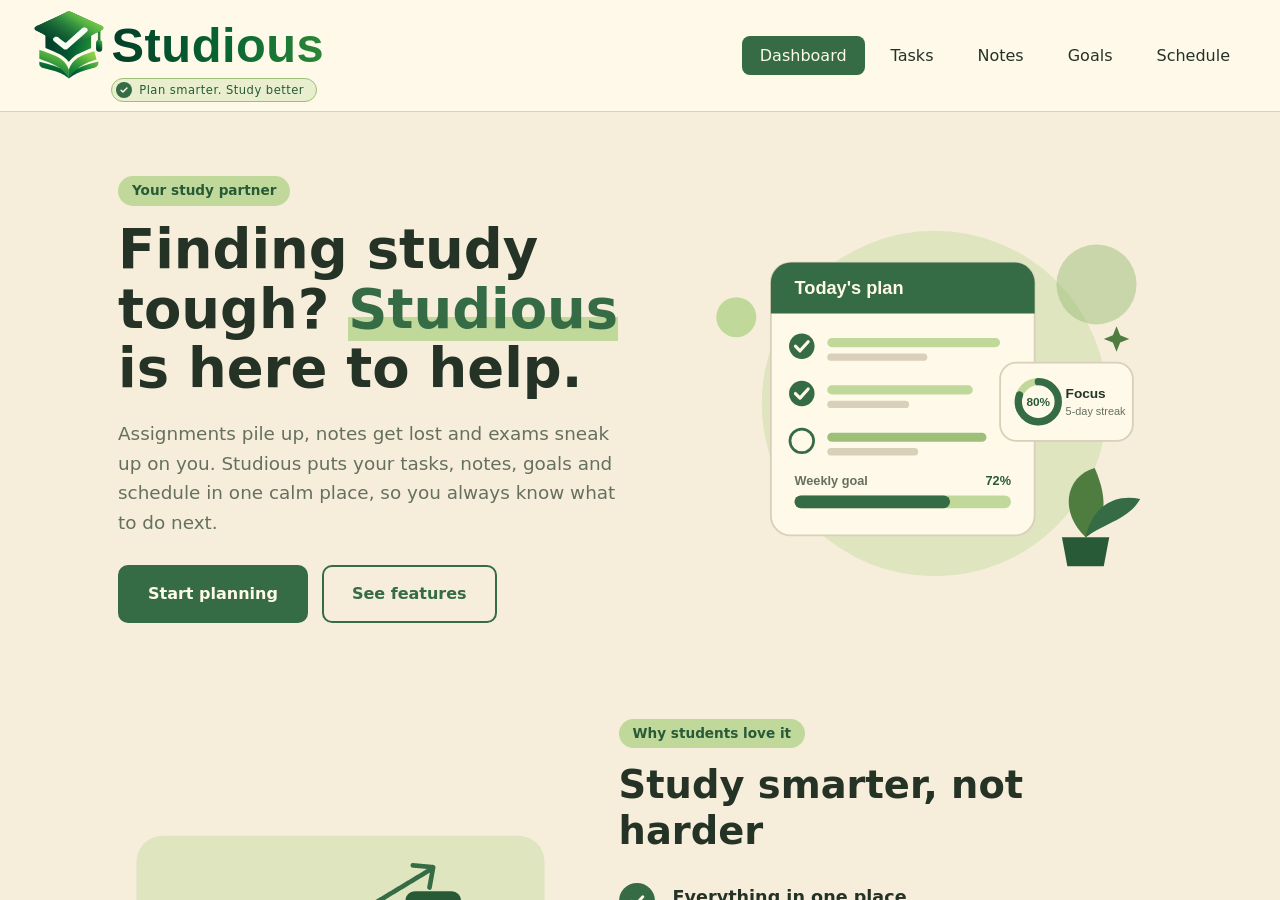
==== index.html @ 3cb33097 "Add homepage for deployment" ====
<!DOCTYPE html>
<html lang="en">
<head>
    <meta charset="UTF-8">
    <meta name="viewport" content="width=device-width, initial-scale=1.0">
    <title>Studious</title>
    <link rel="stylesheet" href="CSS/studious.css">
</head>
<body>
  
  <header class="navbar">
  <a href="home.html" target="content" class="navbar__brand" style="text-decoration: none; color: inherit;">
  <img src="icons/logo.svg" alt="Study Manager logo" class="navbar__logo">
  <p class="description">Plan smarter. Study better</p>
</a>

    <button class="navbar__toggle" aria-label="Toggle menu" aria-expanded="false"
            onclick="this.setAttribute('aria-expanded', this.getAttribute('aria-expanded') === 'false'); document.querySelector('.navbar__links').classList.toggle('open')">
      <span></span><span></span><span></span>
    </button>

    <nav class="navbar__links">
      <a href="dashboard.html" target="content" class="active">Dashboard</a>
      <a href="task.html" target="content">Tasks</a>
      <a href="notes.html" target="content">Notes</a>
      <a href="goal.html" target="content">Goals</a>
      <a href="schedule.html" target="content">Schedule</a>
    </nav>
  </header>

  <!-- Pages open here -->
  <iframe name="content" class="content-frame" src="home.html" title="Studious pages"></iframe>

  <script>
    // highlight the clicked link and close the mobile menu
    const links = document.querySelectorAll('.navbar__links a');
    links.forEach(link => link.addEventListener('click', () => {
      links.forEach(l => l.classList.remove('active'));
      link.classList.add('active');
      document.querySelector('.navbar__links').classList.remove('open');
    }));
  </script>
</body>
</html>
---- CSS/studious.css ----
:root {
  --primary-green: #356B45;
  --strong-green: #285A38;
  --light-green: #9DBF78;
  --green-accent: #C0D99B;
  --cream-bg: #F6EEDB;
  --light-cream: #FFF9EA;
  --dark-text: #253326;
  --border: #D8D0B8;
}

* {
  margin: 0;
  padding: 0;
  box-sizing: border-box;
}

html,
body {
  height: 100%;
}

body {
  overflow: hidden;
  background: var(--cream-bg);
  font-family: system-ui, -apple-system, "Segoe UI", sans-serif;
}

.navbar {
  position: sticky;
  top: 0;
  z-index: 100;
  display: flex;
  align-items: center;
  justify-content: space-between;
  padding: 0 32px;
  height: 112px;
  background: var(--light-cream);
  border-bottom: 1px solid var(--border);
}

/* Logo with description under the "Studious" text */
.navbar__brand {
  --logo-h: 72px;               /* change this one value to resize the logo */
  display: flex;
  flex-direction: column;
  align-items: flex-start;
}

.navbar__logo {
  display: block;
  height: var(--logo-h);
  width: auto;
}

.description {
  display: inline-flex;
  align-items: center;
  gap: 7px;
  /* start under the "S" of Studious, with a clear gap below the text */
  margin-left: calc(var(--logo-h) * 1.1);
  margin-top: calc(var(--logo-h) * -0.04);
  padding: 3px 12px 3px 4px;
  background: rgba(192, 217, 155, 0.35);
  border: 1px solid var(--light-green);
  border-radius: 999px;
  color: var(--strong-green);
  font-size: 0.72rem;
  font-weight: 500;
  letter-spacing: 0.5px;
  white-space: nowrap;
}

/* Round green badge with a check mark, like the one in the logo */
.description::before {
  content: "";
  flex-shrink: 0;
  width: 16px;
  height: 16px;
  border-radius: 50%;
  background-color: var(--primary-green);
  background-repeat: no-repeat;
  background-position: center;
  background-size: 10px;
  background-image: url("data:image/svg+xml,%3Csvg xmlns='http://www.w3.org/2000/svg' viewBox='0 0 24 24' fill='none' stroke='%23FFF9EA' stroke-width='3.5' stroke-linecap='round' stroke-linejoin='round'%3E%3Cpath d='M5 12.5l4.5 4.5L19 7'/%3E%3C/svg%3E");
}

/* Menu links */
.navbar__links {
  display: flex;
  align-items: center;
  gap: 8px;
}

.navbar__links a {
  padding: 10px 18px;
  border-radius: 8px;
  color: var(--dark-text);
  font-size: 1rem;
  font-weight: 500;
  text-decoration: none;
  transition: background 0.2s, color 0.2s;
}

.navbar__links a:hover {
  background: var(--green-accent);
  color: var(--strong-green);
}

.navbar__links a.active {
  background: var(--primary-green);
  color: var(--light-cream);
}

.navbar__links a.active:hover {
  background: var(--strong-green);
}

.navbar a:focus-visible,
.navbar__toggle:focus-visible {
  outline: 2px solid var(--primary-green);
  outline-offset: 2px;
}

/* Hamburger (hidden on desktop) */
.navbar__toggle {
  display: none;
  flex-direction: column;
  gap: 5px;
  padding: 8px;
  background: none;
  border: none;
  cursor: pointer;
}

.navbar__toggle span {
  width: 24px;
  height: 2px;
  background: var(--primary-green);
  border-radius: 2px;
}

/* Mobile */
@media (max-width: 768px) {
  .navbar {
    padding: 0 20px;
  }

  .navbar__brand {
    --logo-h: 56px;
  }

  .description {
    font-size: 0.65rem;
  }

  .navbar__toggle {
    display: flex;
  }

  .navbar__links {
    display: none;
    position: absolute;
    top: 100%;
    left: 0;
    right: 0;
    flex-direction: column;
    align-items: stretch;
    gap: 4px;
    padding: 12px 20px 16px;
    background: var(--light-cream);
    border-bottom: 1px solid var(--border);
  }

  .navbar__links.open {
    display: flex;
  }
}

/* Area under the navbar where pages open */
.content-frame {
  display: block;
  width: 100%;
  height: calc(100vh - 112px);
  height: calc(100dvh - 112px);
  border: 0;
  background: var(--cream-bg);
}
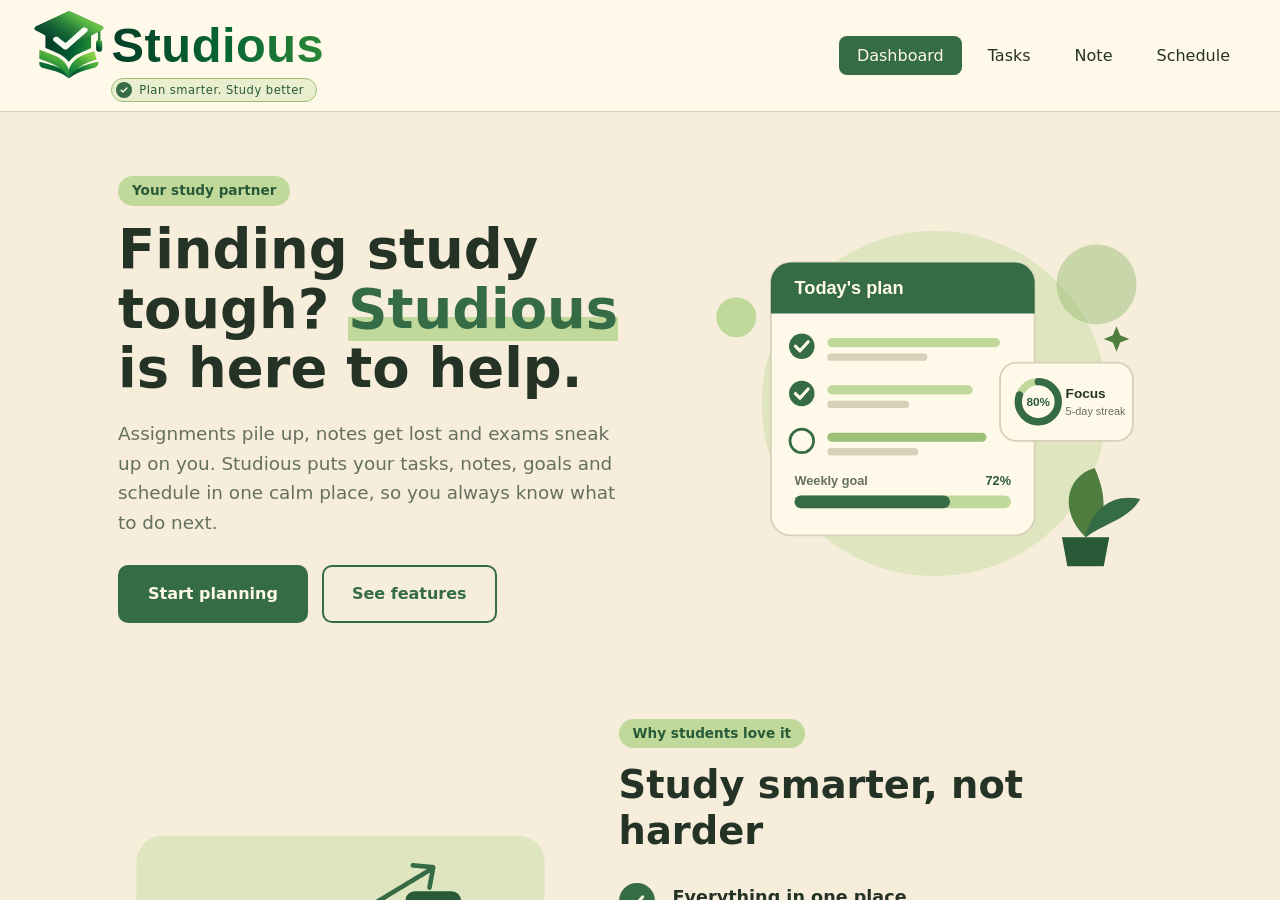
==== commit d70f4e93: "final chanign" ====
--- a/index.html
+++ b/index.html
@@ -22,8 +22,7 @@
     <nav class="navbar__links">
       <a href="dashboard.html" target="content" class="active">Dashboard</a>
       <a href="task.html" target="content">Tasks</a>
-      <a href="notes.html" target="content">Notes</a>
-      <a href="goal.html" target="content">Goals</a>
+      <a href="notes.html" target="content">Note</a>
       <a href="schedule.html" target="content">Schedule</a>
     </nav>
   </header>
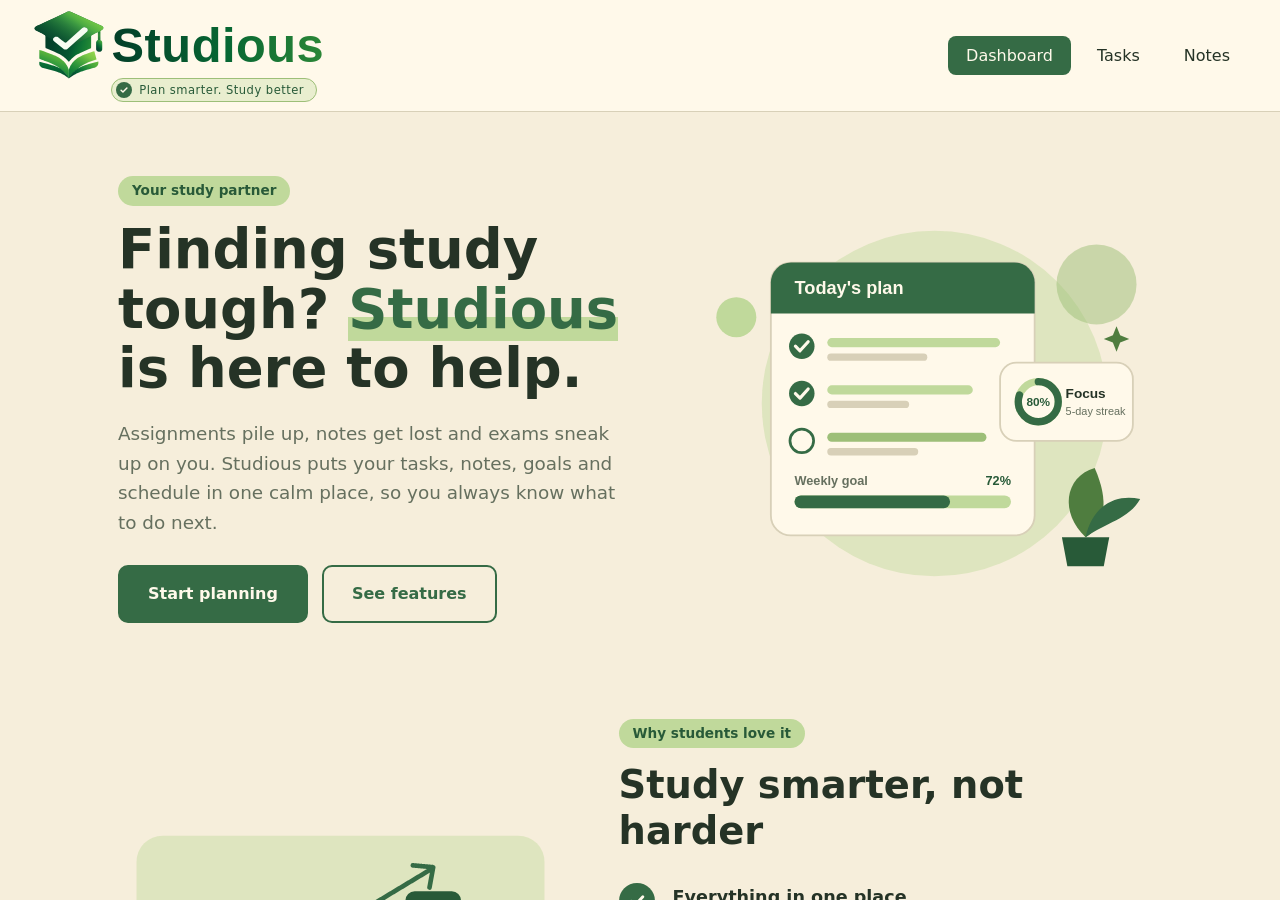
==== commit 79cd7187: "update project" ====
--- a/index.html
+++ b/index.html
@@ -22,8 +22,8 @@
     <nav class="navbar__links">
       <a href="dashboard.html" target="content" class="active">Dashboard</a>
       <a href="task.html" target="content">Tasks</a>
-      <a href="notes.html" target="content">Note</a>
-      <a href="schedule.html" target="content">Schedule</a>
+      <a href="notes.html" target="content">Notes</a>
+      
     </nav>
   </header>
 
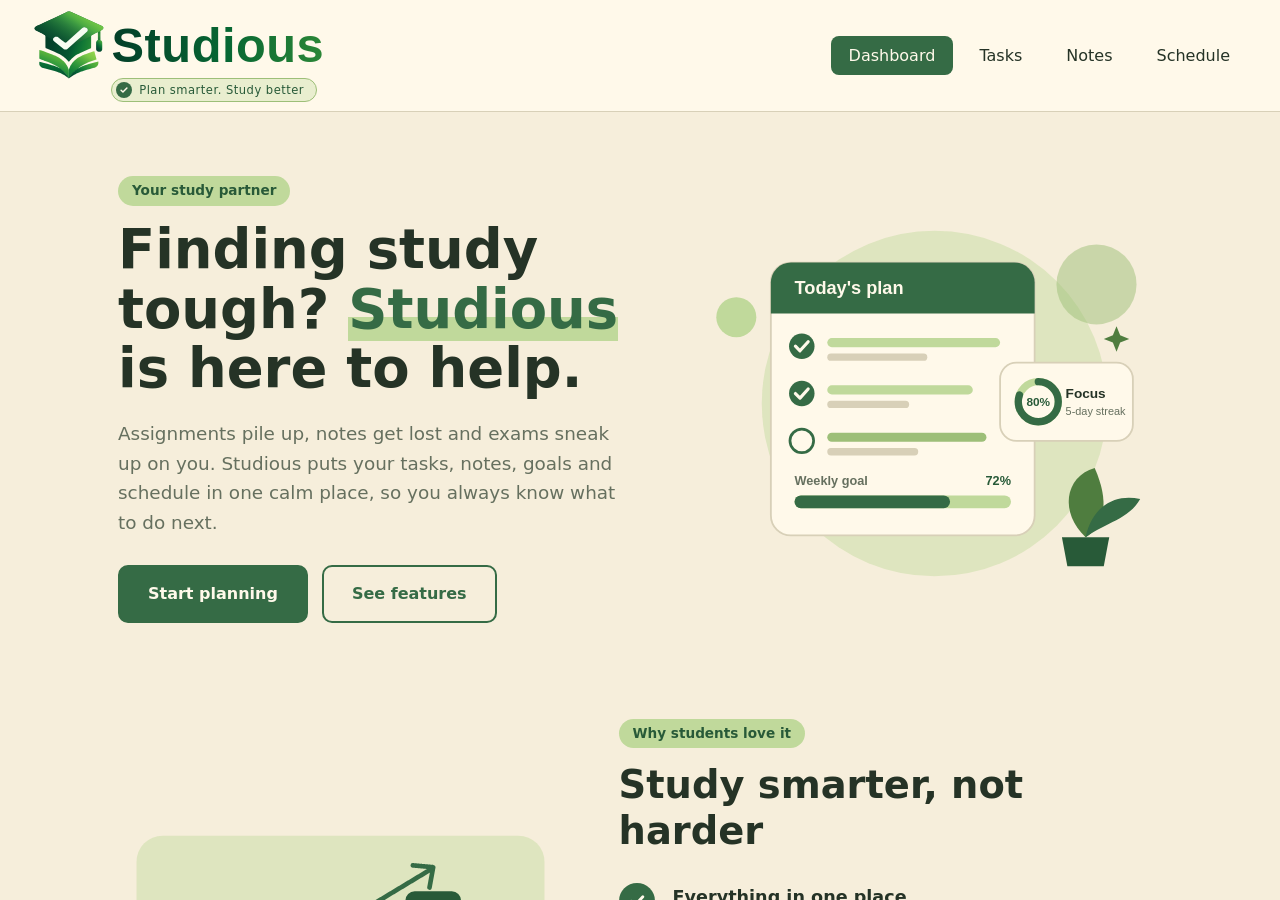
==== commit 00ab9789: "addign schedule feature" ====
--- a/index.html
+++ b/index.html
@@ -23,7 +23,7 @@
       <a href="dashboard.html" target="content" class="active">Dashboard</a>
       <a href="task.html" target="content">Tasks</a>
       <a href="notes.html" target="content">Notes</a>
-      
+      <a href="schedule.html" target="content">Schedule</a>
     </nav>
   </header>
 
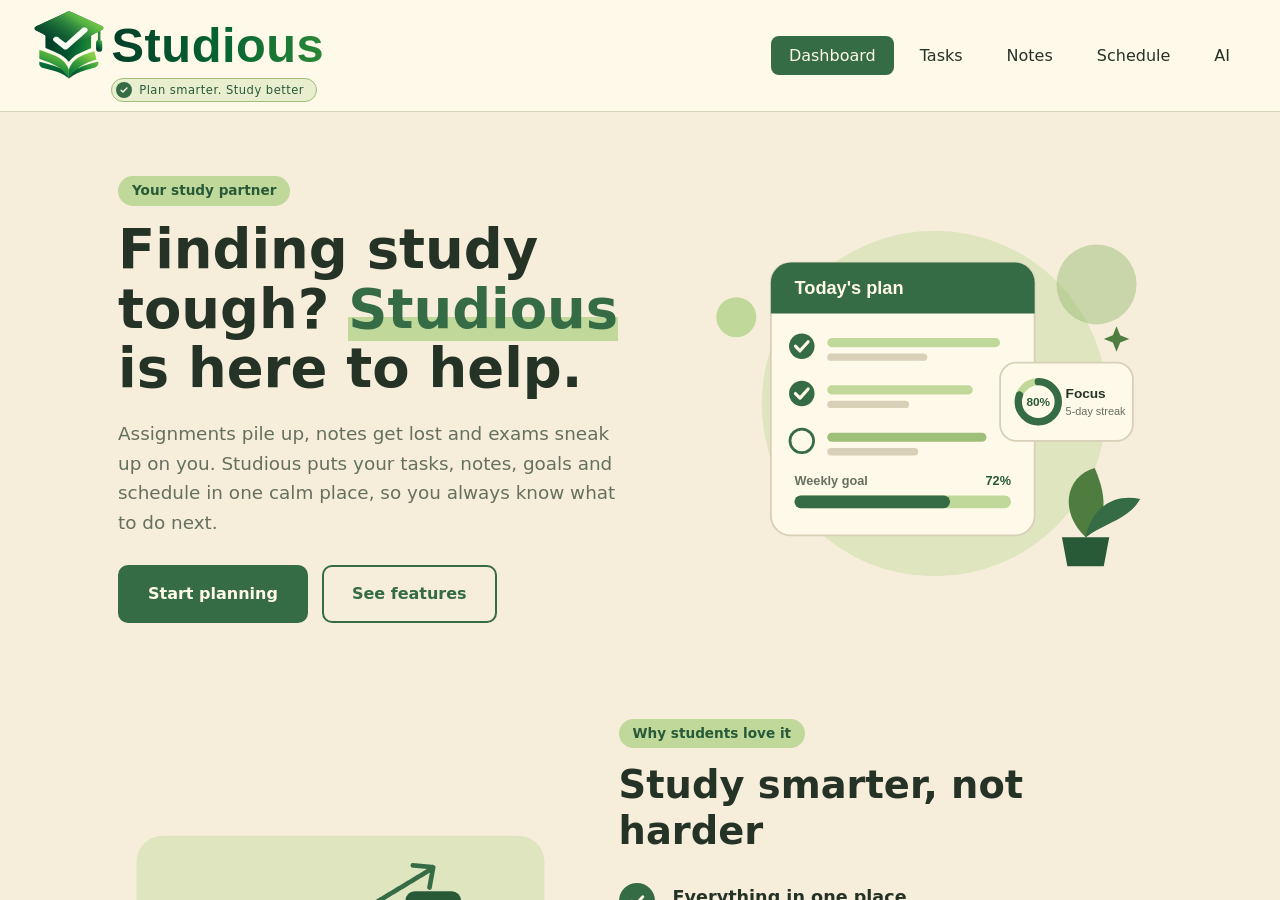
==== commit 1a370289: "adding ai landing page" ====
--- a/index.html
+++ b/index.html
@@ -24,6 +24,7 @@
       <a href="task.html" target="content">Tasks</a>
       <a href="notes.html" target="content">Notes</a>
       <a href="schedule.html" target="content">Schedule</a>
+      <a href="ai.html" target="content">AI</a>
     </nav>
   </header>
 
